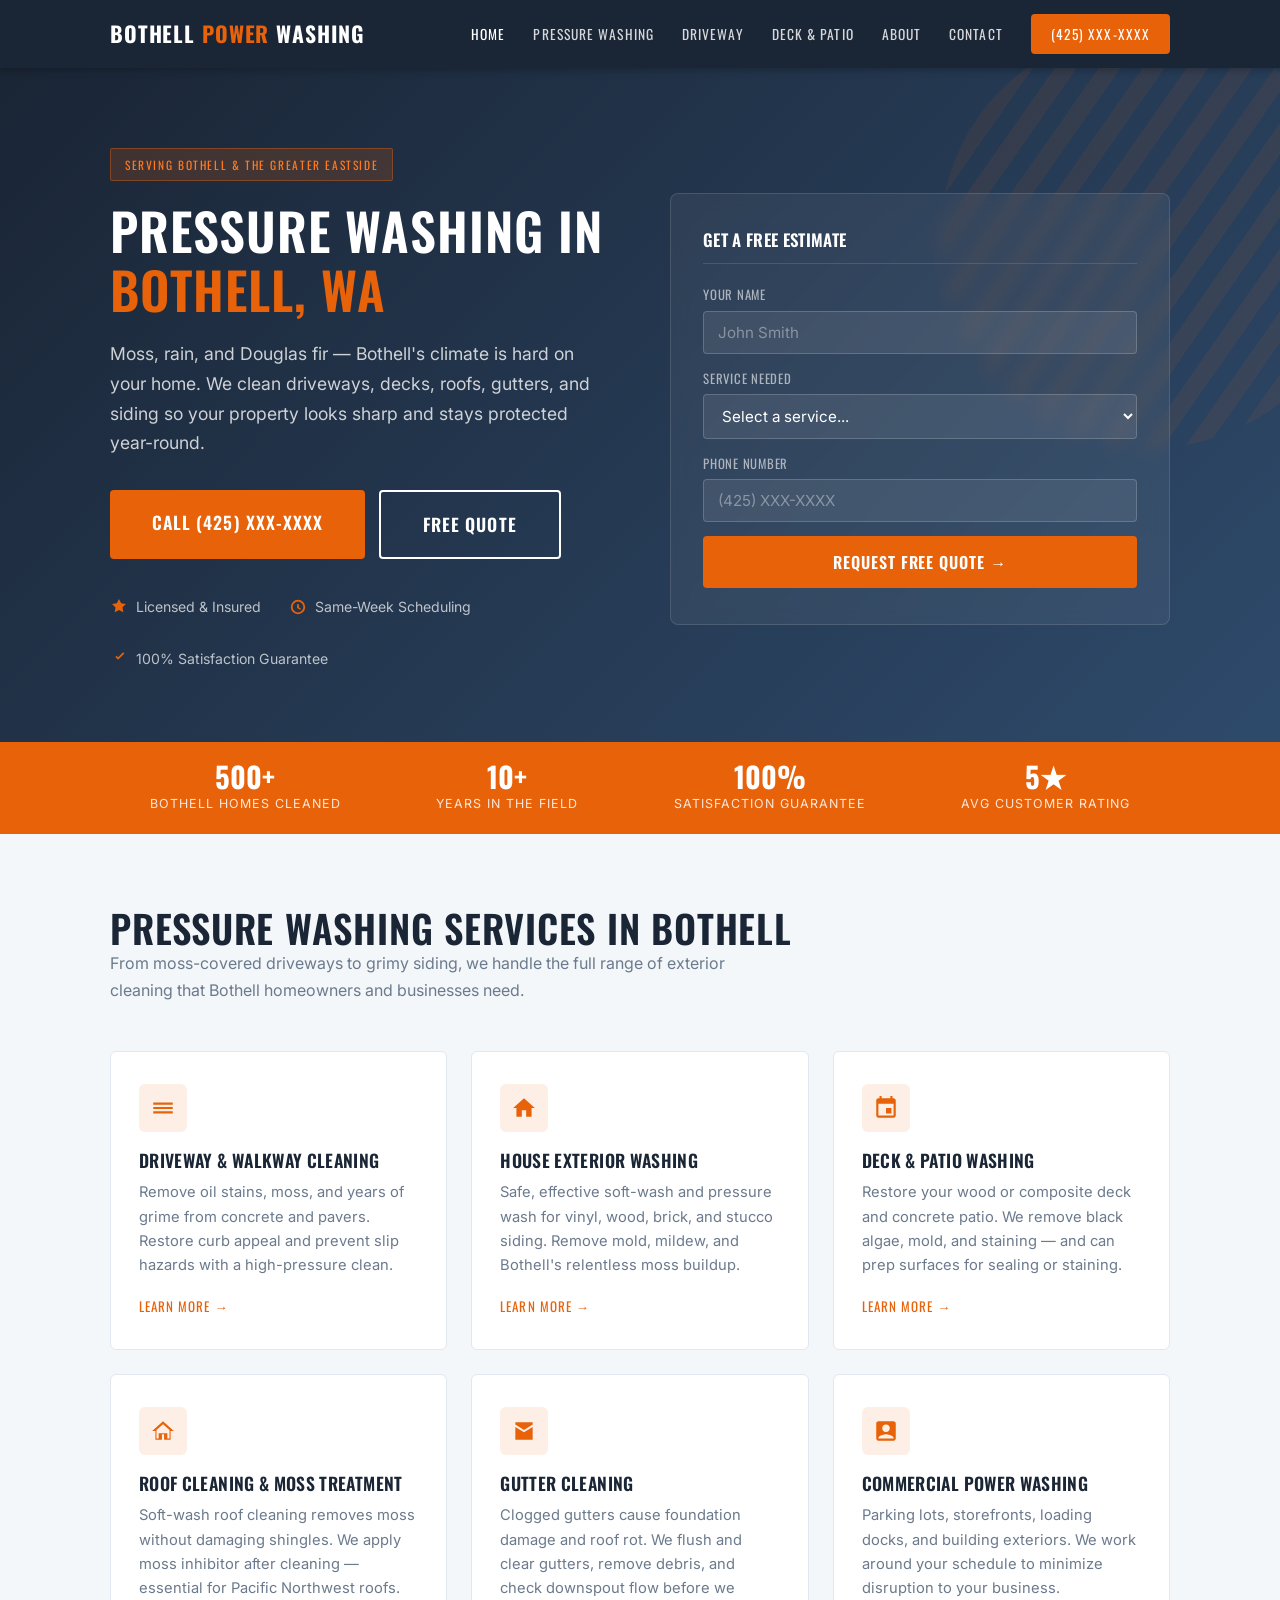
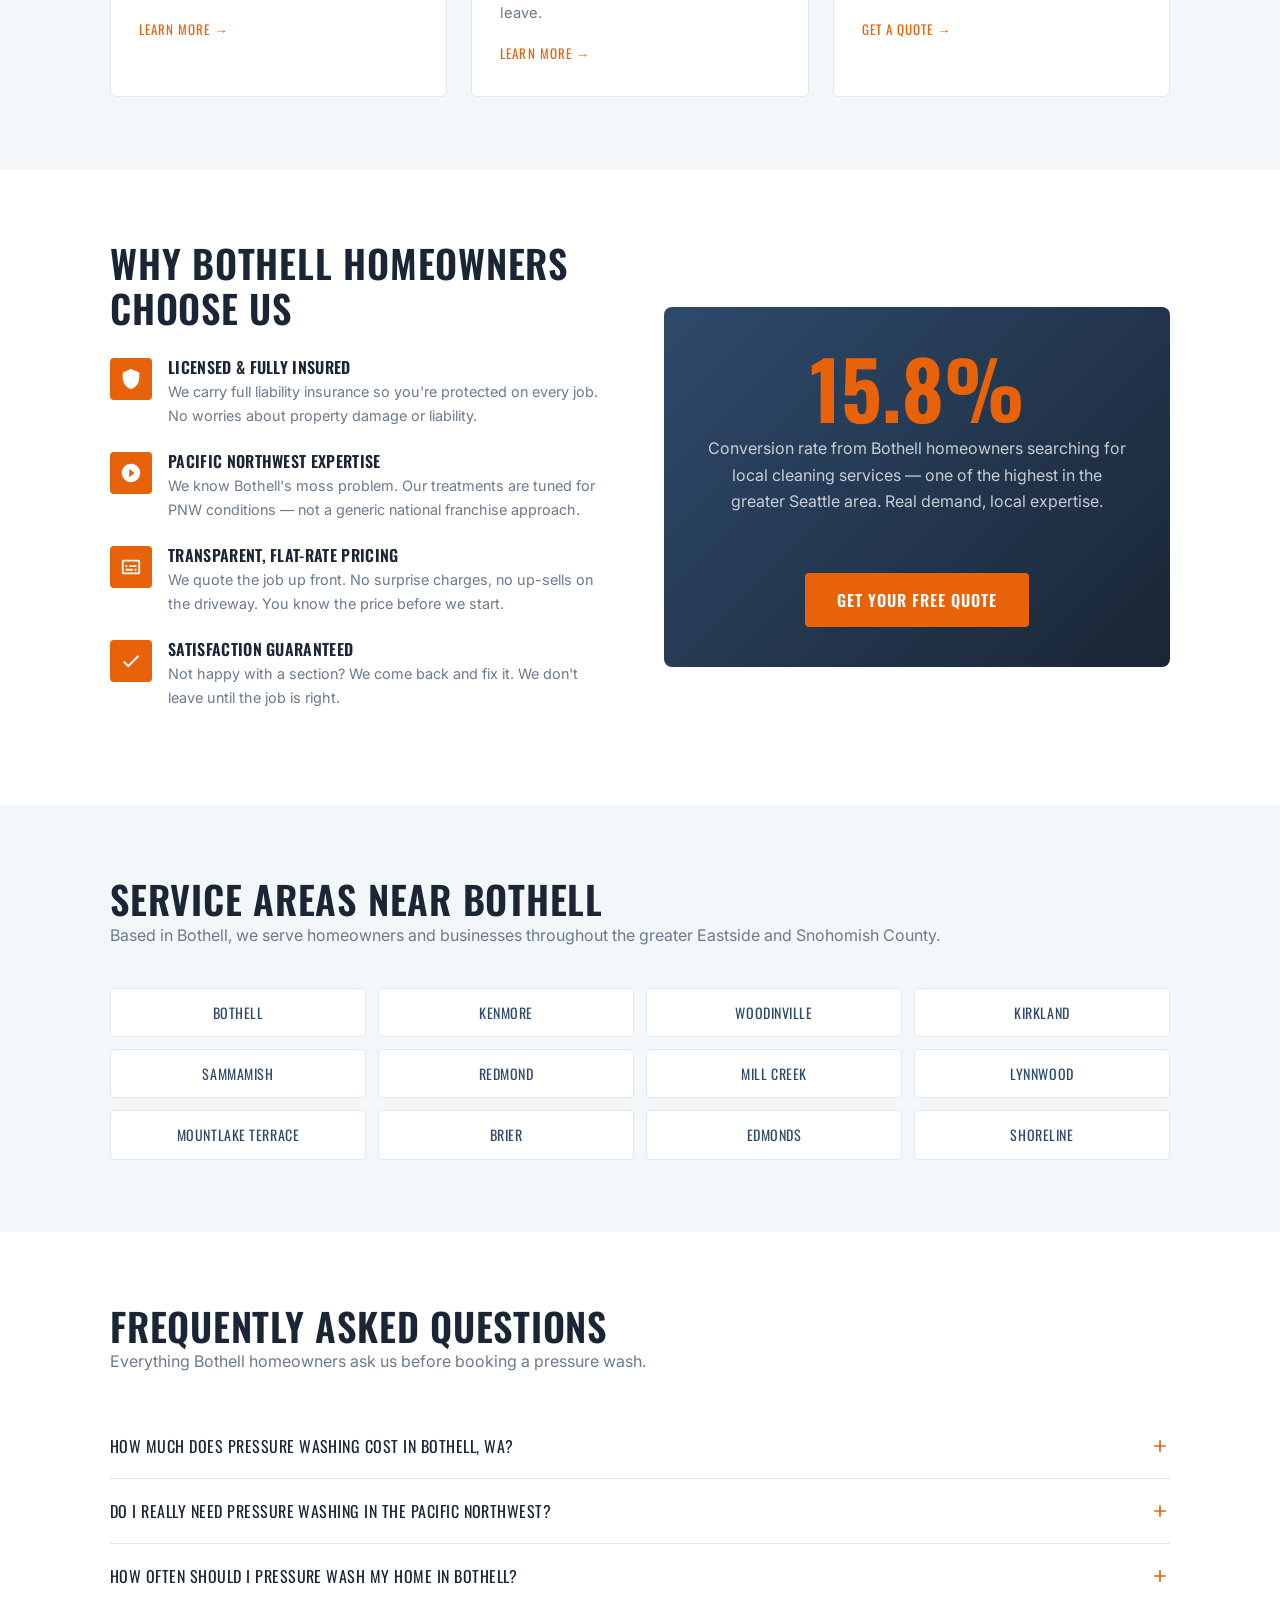
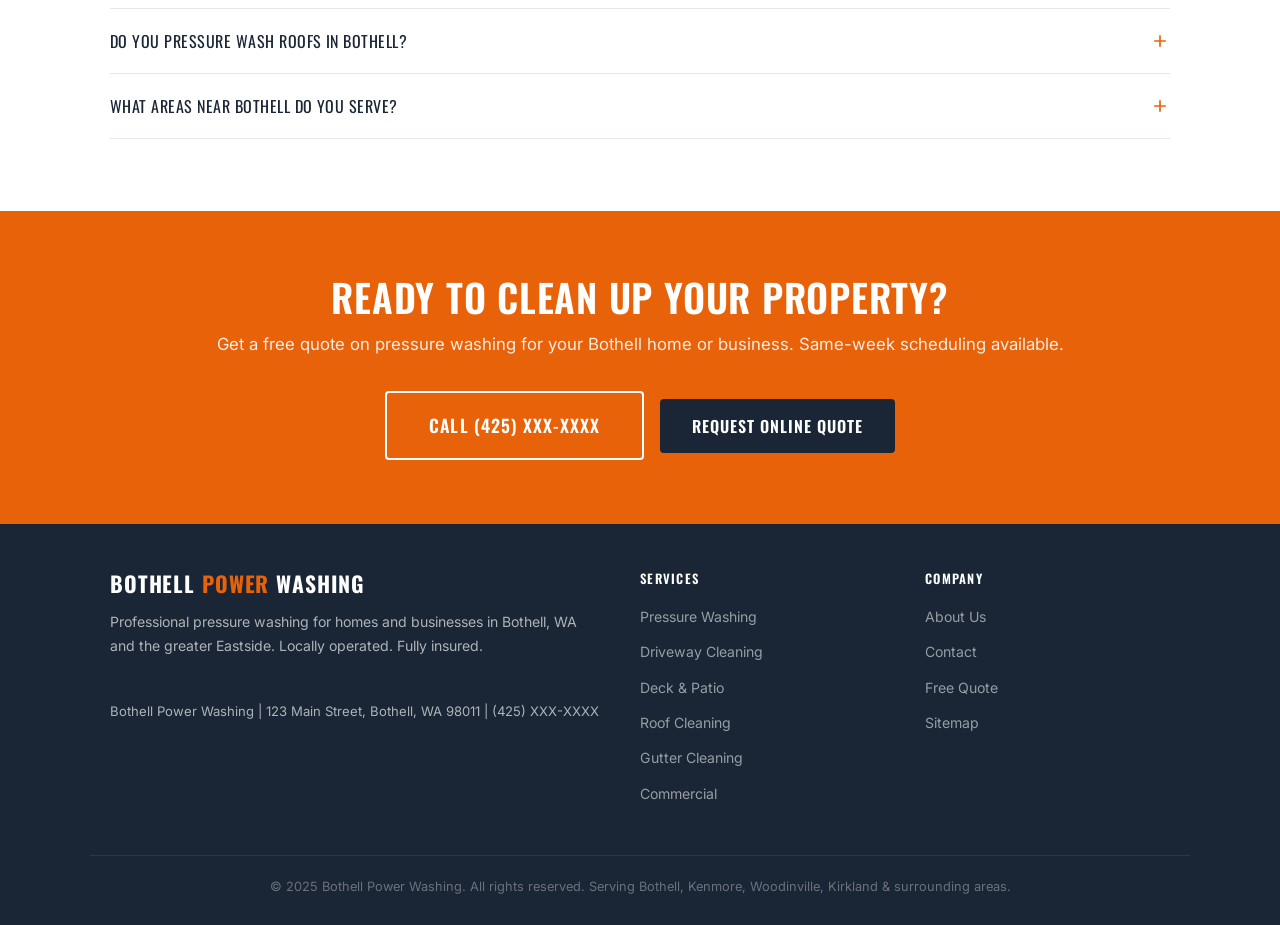
==== index.html @ 70e3e5a1 "Add files via upload" ====
<!DOCTYPE html>
<html lang="en">
<head>
  <meta charset="UTF-8">
  <meta name="viewport" content="width=device-width, initial-scale=1.0">
  <title>Pressure Washing in Bothell, WA | Bothell Power Washing</title>
  <meta name="description" content="Professional pressure washing in Bothell, WA. Driveways, decks, roofs, gutters & more. Free quotes. Call (425) XXX-XXXX — serving Bothell, Kenmore, Woodinville & the Eastside.">
  <link rel="canonical" href="https://www.bothellpowerwashing.com/">
  <link rel="preconnect" href="https://fonts.googleapis.com">
  <link href="https://fonts.googleapis.com/css2?family=Oswald:wght@400;600;700&family=Inter:wght@400;500;600&display=swap" rel="stylesheet">
  <link rel="stylesheet" href="css/style.css">
  <script type="application/ld+json">
  {
    "@context": "https://schema.org",
    "@type": "LocalBusiness",
    "name": "Bothell Power Washing",
    "description": "Professional pressure washing services in Bothell, WA and surrounding areas including Kenmore, Woodinville, Kirkland, and Sammamish.",
    "url": "https://www.bothellpowerwashing.com",
    "telephone": "(425) XXX-XXXX",
    "address": {
      "@type": "PostalAddress",
      "streetAddress": "123 Main Street",
      "addressLocality": "Bothell",
      "addressRegion": "WA",
      "postalCode": "98011",
      "addressCountry": "US"
    },
    "geo": {
      "@type": "GeoCoordinates",
      "latitude": 47.7601,
      "longitude": -122.2054
    },
    "areaServed": ["Bothell", "Kenmore", "Woodinville", "Kirkland", "Sammamish", "Redmond", "Bothell", "Mill Creek"],
    "serviceType": ["Pressure Washing", "Power Washing", "Driveway Cleaning", "Deck Washing", "Roof Cleaning", "Gutter Cleaning"],
    "priceRange": "$$",
    "openingHours": "Mo-Sa 07:00-18:00"
  }
  </script>
  <script type="application/ld+json">
  {
    "@context": "https://schema.org",
    "@type": "FAQPage",
    "mainEntity": [
      {
        "@type": "Question",
        "name": "How much does pressure washing cost in Bothell, WA?",
        "acceptedAnswer": {
          "@type": "Answer",
          "text": "Pressure washing in Bothell typically runs $150–$400 for a driveway, $200–$600 for a full home exterior, and $100–$250 for a deck or patio. Final price depends on surface size, condition, and moss buildup. We provide free on-site quotes."
        }
      },
      {
        "@type": "Question",
        "name": "Do I need pressure washing in the Pacific Northwest?",
        "acceptedAnswer": {
          "@type": "Answer",
          "text": "Yes — Bothell's wet climate and heavy tree canopy make moss, algae, and mildew a year-round problem. Regular pressure washing protects your siding, driveway, and roof from damage and keeps surfaces safe and slip-free."
        }
      },
      {
        "@type": "Question",
        "name": "How often should I pressure wash my home in Bothell?",
        "acceptedAnswer": {
          "@type": "Answer",
          "text": "Most Bothell homeowners benefit from annual pressure washing. Homes with heavy tree cover or shaded north-facing surfaces may need cleaning every 6–9 months to stay ahead of moss growth."
        }
      },
      {
        "@type": "Question",
        "name": "Do you pressure wash roofs in Bothell?",
        "acceptedAnswer": {
          "@type": "Answer",
          "text": "Yes. We use soft-wash techniques for roof cleaning to remove moss and algae without damaging shingles. We also apply moss inhibitor treatments to slow regrowth — critical in the Pacific Northwest."
        }
      },
      {
        "@type": "Question",
        "name": "What areas do you serve near Bothell?",
        "acceptedAnswer": {
          "@type": "Answer",
          "text": "We serve Bothell and surrounding areas including Kenmore, Woodinville, Kirkland, Sammamish, Redmond, Mill Creek, Lynnwood, Mountlake Terrace, and Brier."
        }
      }
    ]
  }
  </script>
  <script type="application/ld+json">
  {
    "@context": "https://schema.org",
    "@type": "BreadcrumbList",
    "itemListElement": [{"@type": "ListItem", "position": 1, "name": "Home", "item": "https://www.bothellpowerwashing.com/"}]
  }
  </script>
</head>
<body>

<header>
  <div class="header-inner">
    <a href="index.html" class="logo">Bothell <span>Power</span> Washing</a>
    <button class="hamburger" aria-label="Menu">
      <span></span><span></span><span></span>
    </button>
    <nav>
      <a href="index.html" class="active">Home</a>
      <a href="pressure-washing.html">Pressure Washing</a>
      <a href="driveway-cleaning.html">Driveway</a>
      <a href="deck-washing.html">Deck & Patio</a>
      <a href="about.html">About</a>
      <a href="contact.html">Contact</a>
      <a href="tel:4250000000" class="nav-phone">(425) XXX-XXXX</a>
    </nav>
  </div>
</header>

<section class="hero">
  <div class="hero-inner">
    <div class="hero-left">
      <div class="hero-badge">Serving Bothell &amp; the Greater Eastside</div>
      <h1>Pressure Washing in <span>Bothell, WA</span></h1>
      <p class="hero-sub">Moss, rain, and Douglas fir — Bothell's climate is hard on your home. We clean driveways, decks, roofs, gutters, and siding so your property looks sharp and stays protected year-round.</p>
      <div class="hero-ctas">
        <a href="tel:4250000000" class="btn btn-primary btn-lg">Call (425) XXX-XXXX</a>
        <a href="contact.html" class="btn btn-outline btn-lg">Free Quote</a>
      </div>
      <div class="hero-trust">
        <div class="trust-item">
          <svg viewBox="0 0 20 20"><path d="M10 1l2.39 4.84 5.34.78-3.87 3.77.91 5.32L10 13.27l-4.77 2.51.91-5.32L2.27 6.62l5.34-.78z"/></svg>
          Licensed &amp; Insured
        </div>
        <div class="trust-item">
          <svg viewBox="0 0 20 20"><path d="M10 18a8 8 0 100-16 8 8 0 000 16zm0-2a6 6 0 110-12 6 6 0 010 12zm1-9H9v4l3.5 2.1.75-1.23L11 10.33V7z"/></svg>
          Same-Week Scheduling
        </div>
        <div class="trust-item">
          <svg viewBox="0 0 20 20"><path d="M9 12l-3-3 1.41-1.41L9 9.17l5.59-5.58L16 5l-7 7z"/></svg>
          100% Satisfaction Guarantee
        </div>
      </div>
    </div>
    <div class="hero-right">
      <div class="hero-card">
        <h3>Get a Free Estimate</h3>
        <form class="quote-form" action="contact.html">
          <label for="name">Your Name</label>
          <input type="text" id="name" placeholder="John Smith">
          <label for="service">Service Needed</label>
          <select id="service">
            <option value="">Select a service...</option>
            <option>Driveway / Walkway Cleaning</option>
            <option>House Exterior Washing</option>
            <option>Deck / Patio Washing</option>
            <option>Roof Cleaning</option>
            <option>Gutter Cleaning</option>
            <option>Fence Washing</option>
            <option>Commercial Property</option>
          </select>
          <label for="phone">Phone Number</label>
          <input type="tel" id="phone" placeholder="(425) XXX-XXXX">
          <button type="submit" class="btn btn-primary" style="width:100%">Request Free Quote →</button>
        </form>
      </div>
    </div>
  </div>
</section>

<div class="stats-bar">
  <div class="stats-inner">
    <div class="stat-item">
      <div class="stat-num">500+</div>
      <div class="stat-label">Bothell Homes Cleaned</div>
    </div>
    <div class="stat-item">
      <div class="stat-num">10+</div>
      <div class="stat-label">Years in the Field</div>
    </div>
    <div class="stat-item">
      <div class="stat-num">100%</div>
      <div class="stat-label">Satisfaction Guarantee</div>
    </div>
    <div class="stat-item">
      <div class="stat-num">5★</div>
      <div class="stat-label">Avg Customer Rating</div>
    </div>
  </div>
</div>

<section class="section section--gray">
  <div class="container">
    <h2>Pressure Washing Services in Bothell</h2>
    <p style="color:var(--gray); max-width:620px;">From moss-covered driveways to grimy siding, we handle the full range of exterior cleaning that Bothell homeowners and businesses need.</p>
    <div class="services-grid">
      <div class="service-card">
        <div class="service-icon">
          <svg viewBox="0 0 24 24"><path d="M3 7h18v2H3zm0 4h18v2H3zm0 4h18v2H3z"/></svg>
        </div>
        <h3>Driveway &amp; Walkway Cleaning</h3>
        <p>Remove oil stains, moss, and years of grime from concrete and pavers. Restore curb appeal and prevent slip hazards with a high-pressure clean.</p>
        <a href="driveway-cleaning.html">Learn More →</a>
      </div>
      <div class="service-card">
        <div class="service-icon">
          <svg viewBox="0 0 24 24"><path d="M10 20v-6h4v6h5v-8h3L12 3 2 12h3v8z"/></svg>
        </div>
        <h3>House Exterior Washing</h3>
        <p>Safe, effective soft-wash and pressure wash for vinyl, wood, brick, and stucco siding. Remove mold, mildew, and Bothell's relentless moss buildup.</p>
        <a href="pressure-washing.html">Learn More →</a>
      </div>
      <div class="service-card">
        <div class="service-icon">
          <svg viewBox="0 0 24 24"><path d="M17 12h-5v5h5v-5zM16 1v2H8V1H6v2H5c-1.11 0-2 .9-2 2v14c0 1.1.89 2 2 2h14c1.1 0 2-.9 2-2V5c0-1.1-.9-2-2-2h-1V1h-2zm3 18H5V8h14v11z"/></svg>
        </div>
        <h3>Deck &amp; Patio Washing</h3>
        <p>Restore your wood or composite deck and concrete patio. We remove black algae, mold, and staining — and can prep surfaces for sealing or staining.</p>
        <a href="deck-washing.html">Learn More →</a>
      </div>
      <div class="service-card">
        <div class="service-icon">
          <svg viewBox="0 0 24 24"><path d="M12 3L2 12h3v8h6v-5h2v5h6v-8h3L12 3zm0 2.7l6 5.4V19h-2v-5H8v5H6v-7.9l6-5.4z"/></svg>
        </div>
        <h3>Roof Cleaning &amp; Moss Treatment</h3>
        <p>Soft-wash roof cleaning removes moss without damaging shingles. We apply moss inhibitor after cleaning — essential for Pacific Northwest roofs.</p>
        <a href="pressure-washing.html#roof">Learn More →</a>
      </div>
      <div class="service-card">
        <div class="service-icon">
          <svg viewBox="0 0 24 24"><path d="M20 4H4v2l8 5 8-5V4zm0 4.236l-8 5-8-5V20h16V8.236z"/></svg>
        </div>
        <h3>Gutter Cleaning</h3>
        <p>Clogged gutters cause foundation damage and roof rot. We flush and clear gutters, remove debris, and check downspout flow before we leave.</p>
        <a href="pressure-washing.html#gutter">Learn More →</a>
      </div>
      <div class="service-card">
        <div class="service-icon">
          <svg viewBox="0 0 24 24"><path d="M19 3H5c-1.1 0-2 .9-2 2v14c0 1.1.9 2 2 2h14c1.1 0 2-.9 2-2V5c0-1.1-.9-2-2-2zm-7 3c1.93 0 3.5 1.57 3.5 3.5S13.93 13 12 13s-3.5-1.57-3.5-3.5S10.07 6 12 6zm7 13H5v-.23c0-.62.28-1.2.76-1.58C7.47 15.82 9.64 15 12 15s4.53.82 6.24 2.19c.48.38.76.97.76 1.58V19z"/></svg>
        </div>
        <h3>Commercial Power Washing</h3>
        <p>Parking lots, storefronts, loading docks, and building exteriors. We work around your schedule to minimize disruption to your business.</p>
        <a href="contact.html">Get a Quote →</a>
      </div>
    </div>
  </div>
</section>

<section class="section">
  <div class="container">
    <div class="why-grid">
      <div>
        <h2>Why Bothell Homeowners Choose Us</h2>
        <ul class="why-list">
          <li>
            <div class="why-icon"><svg viewBox="0 0 24 24"><path fill="white" d="M12 1L3 5v6c0 5.55 3.84 10.74 9 12 5.16-1.26 9-6.45 9-12V5l-9-4z"/></svg></div>
            <div class="why-text">
              <h4>Licensed &amp; Fully Insured</h4>
              <p>We carry full liability insurance so you're protected on every job. No worries about property damage or liability.</p>
            </div>
          </li>
          <li>
            <div class="why-icon"><svg viewBox="0 0 24 24"><path fill="white" d="M12 2C6.48 2 2 6.48 2 12s4.48 10 10 10 10-4.48 10-10S17.52 2 12 2zm-2 14.5v-9l6 4.5-6 4.5z"/></svg></div>
            <div class="why-text">
              <h4>Pacific Northwest Expertise</h4>
              <p>We know Bothell's moss problem. Our treatments are tuned for PNW conditions — not a generic national franchise approach.</p>
            </div>
          </li>
          <li>
            <div class="why-icon"><svg viewBox="0 0 24 24"><path fill="white" d="M20 4H4c-1.1 0-2 .9-2 2v12c0 1.1.9 2 2 2h16c1.1 0 2-.9 2-2V6c0-1.1-.9-2-2-2zm0 14H4V6h16v12zM6 10h2v2H6zm0 4h8v2H6zm10 0h2v2h-2zm-6-4h8v2h-8z"/></svg></div>
            <div class="why-text">
              <h4>Transparent, Flat-Rate Pricing</h4>
              <p>We quote the job up front. No surprise charges, no up-sells on the driveway. You know the price before we start.</p>
            </div>
          </li>
          <li>
            <div class="why-icon"><svg viewBox="0 0 24 24"><path fill="white" d="M9 16.17L4.83 12l-1.42 1.41L9 19 21 7l-1.41-1.41L9 16.17z"/></svg></div>
            <div class="why-text">
              <h4>Satisfaction Guaranteed</h4>
              <p>Not happy with a section? We come back and fix it. We don't leave until the job is right.</p>
            </div>
          </li>
        </ul>
      </div>
      <div class="why-visual">
        <div class="big-num">15.8%</div>
        <p>Conversion rate from Bothell homeowners searching for local cleaning services — one of the highest in the greater Seattle area. Real demand, local expertise.</p>
        <br>
        <a href="contact.html" class="btn btn-primary" style="margin-top:16px;">Get Your Free Quote</a>
      </div>
    </div>
  </div>
</section>

<section class="section section--gray">
  <div class="container">
    <h2>Service Areas Near Bothell</h2>
    <p style="color:var(--gray);">Based in Bothell, we serve homeowners and businesses throughout the greater Eastside and Snohomish County.</p>
    <div class="areas-grid">
      <div class="area-pill">Bothell</div>
      <div class="area-pill">Kenmore</div>
      <div class="area-pill">Woodinville</div>
      <div class="area-pill">Kirkland</div>
      <div class="area-pill">Sammamish</div>
      <div class="area-pill">Redmond</div>
      <div class="area-pill">Mill Creek</div>
      <div class="area-pill">Lynnwood</div>
      <div class="area-pill">Mountlake Terrace</div>
      <div class="area-pill">Brier</div>
      <div class="area-pill">Edmonds</div>
      <div class="area-pill">Shoreline</div>
    </div>
  </div>
</section>

<section class="section">
  <div class="container">
    <h2>Frequently Asked Questions</h2>
    <p style="color:var(--gray); max-width:580px;">Everything Bothell homeowners ask us before booking a pressure wash.</p>
    <div class="faq-list">
      <div class="faq-item">
        <button class="faq-question">How much does pressure washing cost in Bothell, WA?
          <svg viewBox="0 0 24 24"><path d="M19 11H13V5h-2v6H5v2h6v6h2v-6h6z"/></svg>
        </button>
        <div class="faq-answer"><div class="faq-answer-inner">Pressure washing in Bothell typically runs $150–$400 for a driveway, $200–$600 for a full home exterior, and $100–$250 for a deck or patio. Final price depends on surface size, condition, and moss buildup. We provide free on-site quotes with no obligation.</div></div>
      </div>
      <div class="faq-item">
        <button class="faq-question">Do I really need pressure washing in the Pacific Northwest?
          <svg viewBox="0 0 24 24"><path d="M19 11H13V5h-2v6H5v2h6v6h2v-6h6z"/></svg>
        </button>
        <div class="faq-answer"><div class="faq-answer-inner">Yes — Bothell's wet climate and heavy tree canopy create ideal conditions for moss, algae, and mildew year-round. Left untreated, these organisms can damage siding, shingles, and concrete. Regular cleaning protects your investment and keeps surfaces safe underfoot.</div></div>
      </div>
      <div class="faq-item">
        <button class="faq-question">How often should I pressure wash my home in Bothell?
          <svg viewBox="0 0 24 24"><path d="M19 11H13V5h-2v6H5v2h6v6h2v-6h6z"/></svg>
        </button>
        <div class="faq-answer"><div class="faq-answer-inner">Most Bothell homeowners benefit from annual exterior cleaning. Homes with heavy tree cover, north-facing surfaces, or shaded driveways may need cleaning every 6–9 months to stay ahead of moss growth. We can advise on the right schedule after your first cleaning.</div></div>
      </div>
      <div class="faq-item">
        <button class="faq-question">Do you pressure wash roofs in Bothell?
          <svg viewBox="0 0 24 24"><path d="M19 11H13V5h-2v6H5v2h6v6h2v-6h6z"/></svg>
        </button>
        <div class="faq-answer"><div class="faq-answer-inner">Yes — but we use low-pressure soft-wash techniques for roofs. High pressure can dislodge granules and void your roofing warranty. Our soft-wash approach kills moss and algae safely, and we apply a moss inhibitor treatment after cleaning to slow regrowth — critical in the PNW.</div></div>
      </div>
      <div class="faq-item">
        <button class="faq-question">What areas near Bothell do you serve?
          <svg viewBox="0 0 24 24"><path d="M19 11H13V5h-2v6H5v2h6v6h2v-6h6z"/></svg>
        </button>
        <div class="faq-answer"><div class="faq-answer-inner">We serve Bothell and surrounding areas including Kenmore, Woodinville, Kirkland, Sammamish, Redmond, Mill Creek, Lynnwood, Mountlake Terrace, Brier, Edmonds, and Shoreline. If you're not sure we cover your area, call us — we probably do.</div></div>
      </div>
    </div>
  </div>
</section>

<div class="cta-band">
  <div class="container">
    <h2>Ready to Clean Up Your Property?</h2>
    <p>Get a free quote on pressure washing for your Bothell home or business. Same-week scheduling available.</p>
    <a href="tel:4250000000" class="btn btn-outline btn-lg">Call (425) XXX-XXXX</a>
    &nbsp;&nbsp;
    <a href="contact.html" class="btn" style="background:var(--navy); color:white;">Request Online Quote</a>
  </div>
</div>

<footer>
  <div class="footer-inner">
    <div class="footer-brand">
      <div class="logo">Bothell <span>Power</span> Washing</div>
      <p>Professional pressure washing for homes and businesses in Bothell, WA and the greater Eastside. Locally operated. Fully insured.</p>
      <br>
      <p style="font-size:0.82rem;">Bothell Power Washing | 123 Main Street, Bothell, WA 98011 | (425) XXX-XXXX</p>
    </div>
    <div class="footer-col">
      <h4>Services</h4>
      <ul>
        <li><a href="pressure-washing.html">Pressure Washing</a></li>
        <li><a href="driveway-cleaning.html">Driveway Cleaning</a></li>
        <li><a href="deck-washing.html">Deck &amp; Patio</a></li>
        <li><a href="pressure-washing.html#roof">Roof Cleaning</a></li>
        <li><a href="pressure-washing.html#gutter">Gutter Cleaning</a></li>
        <li><a href="contact.html">Commercial</a></li>
      </ul>
    </div>
    <div class="footer-col">
      <h4>Company</h4>
      <ul>
        <li><a href="about.html">About Us</a></li>
        <li><a href="contact.html">Contact</a></li>
        <li><a href="contact.html">Free Quote</a></li>
        <li><a href="sitemap.xml">Sitemap</a></li>
      </ul>
    </div>
  </div>
  <div class="footer-bottom">
    <p>&copy; 2025 Bothell Power Washing. All rights reserved. Serving Bothell, Kenmore, Woodinville, Kirkland &amp; surrounding areas.</p>
  </div>
</footer>

<script src="js/main.js"></script>
</body>
</html>
---- css/style.css ----
/* =============================================
   BOTHELL POWER WASHING — Main Stylesheet
   Design: Industrial-clean. Steel blue + high-pressure orange.
   ============================================= */

:root {
  --navy:   #1a2535;
  --steel:  #2e4a6b;
  --sky:    #4a8fbd;
  --orange: #e8620a;
  --orange-light: #ff7a1f;
  --white:  #ffffff;
  --off-white: #f4f7fa;
  --gray:   #6b7a8d;
  --light-gray: #e2e8f0;
  --text:   #1a2535;

  --font-display: 'Oswald', sans-serif;
  --font-body: 'Inter', sans-serif;

  --radius: 4px;
  --shadow: 0 2px 12px rgba(26,37,53,0.12);
  --shadow-lg: 0 8px 32px rgba(26,37,53,0.18);
}

*, *::before, *::after { box-sizing: border-box; margin: 0; padding: 0; }
html { scroll-behavior: smooth; }

body {
  font-family: var(--font-body);
  color: var(--text);
  background: var(--white);
  line-height: 1.65;
  font-size: 16px;
}

img { max-width: 100%; display: block; }
a { color: var(--orange); text-decoration: none; }
a:hover { color: var(--orange-light); }

h1, h2, h3, h4 {
  font-family: var(--font-display);
  font-weight: 600;
  line-height: 1.15;
  letter-spacing: 0.02em;
  text-transform: uppercase;
}

h1 { font-size: clamp(2rem, 5vw, 3.2rem); }
h2 { font-size: clamp(1.6rem, 3.5vw, 2.4rem); }
h3 { font-size: clamp(1.2rem, 2.5vw, 1.6rem); }
h4 { font-size: 1.1rem; }

p { margin-bottom: 1rem; }
p:last-child { margin-bottom: 0; }

.container { max-width: 1100px; margin: 0 auto; padding: 0 20px; }
.section { padding: 72px 0; }
.section--dark { background: var(--navy); color: var(--white); }
.section--gray { background: var(--off-white); }

.btn {
  display: inline-block;
  padding: 14px 32px;
  border-radius: var(--radius);
  font-family: var(--font-display);
  font-size: 1rem;
  letter-spacing: 0.06em;
  text-transform: uppercase;
  font-weight: 600;
  transition: all 0.2s ease;
  cursor: pointer;
  border: none;
  text-align: center;
}
.btn-primary { background: var(--orange); color: var(--white); }
.btn-primary:hover { background: var(--orange-light); color: var(--white); transform: translateY(-1px); box-shadow: 0 4px 16px rgba(232,98,10,0.35); }
.btn-outline { background: transparent; color: var(--white); border: 2px solid var(--white); }
.btn-outline:hover { background: var(--white); color: var(--navy); }
.btn-lg { padding: 18px 42px; font-size: 1.1rem; }

/* HEADER */
header { background: var(--navy); position: sticky; top: 0; z-index: 100; box-shadow: 0 2px 8px rgba(0,0,0,0.25); }
.header-inner { display: flex; align-items: center; justify-content: space-between; padding: 0 20px; max-width: 1100px; margin: 0 auto; height: 68px; }
.logo { font-family: var(--font-display); font-size: 1.35rem; font-weight: 700; color: var(--white); letter-spacing: 0.04em; text-transform: uppercase; line-height: 1.1; }
.logo span { color: var(--orange); }
nav { display: flex; align-items: center; gap: 28px; }
nav a { color: rgba(255,255,255,0.82); font-family: var(--font-display); font-size: 0.85rem; letter-spacing: 0.08em; text-transform: uppercase; transition: color 0.2s; }
nav a:hover, nav a.active { color: var(--white); }
.nav-phone { background: var(--orange); color: var(--white) !important; padding: 9px 20px; border-radius: var(--radius); }
.nav-phone:hover { background: var(--orange-light) !important; }
.hamburger { display: none; background: none; border: none; cursor: pointer; flex-direction: column; gap: 5px; padding: 4px; }
.hamburger span { display: block; width: 24px; height: 2px; background: var(--white); transition: all 0.3s; }

/* HERO */
.hero { background: linear-gradient(135deg, var(--navy) 0%, var(--steel) 100%); color: var(--white); padding: 80px 0 72px; position: relative; overflow: hidden; }
.hero::before { content: ''; position: absolute; top: -40px; right: -80px; width: 420px; height: 420px; background: repeating-linear-gradient(-55deg, transparent, transparent 18px, rgba(232,98,10,0.08) 18px, rgba(232,98,10,0.08) 36px); border-radius: 50%; pointer-events: none; }
.hero-inner { display: grid; grid-template-columns: 1fr 1fr; gap: 60px; align-items: center; max-width: 1100px; margin: 0 auto; padding: 0 20px; }
.hero-badge { display: inline-block; background: rgba(232,98,10,0.18); color: var(--orange-light); border: 1px solid rgba(232,98,10,0.4); font-family: var(--font-display); font-size: 0.72rem; letter-spacing: 0.14em; text-transform: uppercase; padding: 6px 14px; border-radius: 2px; margin-bottom: 20px; }
.hero h1 { color: var(--white); margin-bottom: 20px; }
.hero h1 span { color: var(--orange); }
.hero-sub { font-size: 1.1rem; color: rgba(255,255,255,0.78); margin-bottom: 32px; line-height: 1.7; }
.hero-ctas { display: flex; gap: 14px; flex-wrap: wrap; }
.hero-trust { margin-top: 36px; display: flex; gap: 28px; flex-wrap: wrap; }
.trust-item { display: flex; align-items: center; gap: 8px; font-size: 0.88rem; color: rgba(255,255,255,0.7); }
.trust-item svg { width: 18px; height: 18px; fill: var(--orange); flex-shrink: 0; }

.hero-card { background: rgba(255,255,255,0.06); border: 1px solid rgba(255,255,255,0.12); border-radius: 8px; padding: 36px 32px; backdrop-filter: blur(8px); }
.hero-card h3 { color: var(--white); font-size: 1.05rem; margin-bottom: 20px; padding-bottom: 14px; border-bottom: 1px solid rgba(255,255,255,0.12); }
.quote-form label { display: block; font-size: 0.8rem; color: rgba(255,255,255,0.6); margin-bottom: 5px; font-family: var(--font-display); letter-spacing: 0.06em; text-transform: uppercase; }
.quote-form input, .quote-form select, .quote-form textarea { width: 100%; background: rgba(255,255,255,0.08); border: 1px solid rgba(255,255,255,0.18); border-radius: var(--radius); color: var(--white); padding: 11px 14px; font-family: var(--font-body); font-size: 0.95rem; margin-bottom: 14px; transition: border-color 0.2s; }
.quote-form input::placeholder, .quote-form textarea::placeholder { color: rgba(255,255,255,0.38); }
.quote-form input:focus, .quote-form select:focus, .quote-form textarea:focus { outline: none; border-color: var(--orange); }
.quote-form select option { background: var(--navy); }

/* STATS BAR */
.stats-bar { background: var(--orange); padding: 20px 0; }
.stats-inner { display: flex; justify-content: space-around; flex-wrap: wrap; gap: 16px; max-width: 1100px; margin: 0 auto; padding: 0 20px; }
.stat-item { text-align: center; }
.stat-num { font-family: var(--font-display); font-size: 1.8rem; font-weight: 700; color: var(--white); line-height: 1; }
.stat-label { font-size: 0.78rem; color: rgba(255,255,255,0.85); text-transform: uppercase; letter-spacing: 0.08em; margin-top: 3px; }

/* SERVICES GRID */
.services-grid { display: grid; grid-template-columns: repeat(3, 1fr); gap: 24px; margin-top: 48px; }
.service-card { background: var(--white); border: 1px solid var(--light-gray); border-radius: 6px; padding: 32px 28px; transition: all 0.25s ease; position: relative; overflow: hidden; }
.service-card::after { content: ''; position: absolute; bottom: 0; left: 0; right: 0; height: 3px; background: var(--orange); transform: scaleX(0); transition: transform 0.25s ease; }
.service-card:hover { box-shadow: var(--shadow-lg); transform: translateY(-3px); }
.service-card:hover::after { transform: scaleX(1); }
.service-icon { width: 48px; height: 48px; background: rgba(232,98,10,0.1); border-radius: 6px; display: flex; align-items: center; justify-content: center; margin-bottom: 18px; }
.service-icon svg { width: 26px; height: 26px; fill: var(--orange); }
.service-card h3 { font-size: 1.1rem; margin-bottom: 10px; color: var(--navy); }
.service-card p { font-size: 0.92rem; color: var(--gray); margin-bottom: 18px; }
.service-card a { font-family: var(--font-display); font-size: 0.82rem; letter-spacing: 0.08em; text-transform: uppercase; color: var(--orange); display: flex; align-items: center; gap: 6px; }

/* WHY US */
.why-grid { display: grid; grid-template-columns: 1fr 1fr; gap: 48px; align-items: center; }
.why-list { list-style: none; margin-top: 28px; }
.why-list li { display: flex; gap: 16px; margin-bottom: 24px; }
.why-icon { width: 42px; height: 42px; background: var(--orange); border-radius: 4px; display: flex; align-items: center; justify-content: center; flex-shrink: 0; }
.why-icon svg { width: 22px; height: 22px; fill: var(--white); }
.why-text h4 { color: var(--navy); margin-bottom: 4px; font-size: 1rem; }
.why-text p { font-size: 0.9rem; color: var(--gray); margin-bottom: 0; }
.why-visual { background: linear-gradient(135deg, var(--steel), var(--navy)); border-radius: 8px; padding: 40px; color: var(--white); text-align: center; }
.why-visual .big-num { font-family: var(--font-display); font-size: 5rem; font-weight: 700; color: var(--orange); line-height: 1; }
.why-visual p { color: rgba(255,255,255,0.75); font-size: 1rem; margin-top: 8px; }

/* AREAS */
.areas-grid { display: grid; grid-template-columns: repeat(4, 1fr); gap: 12px; margin-top: 40px; }
.area-pill { background: var(--white); border: 1px solid var(--light-gray); border-radius: 4px; padding: 12px 16px; font-size: 0.88rem; color: var(--steel); text-align: center; font-family: var(--font-display); letter-spacing: 0.04em; text-transform: uppercase; transition: all 0.2s; }
.area-pill:hover { border-color: var(--orange); color: var(--orange); }

/* FAQ */
.faq-list { margin-top: 40px; }
.faq-item { border-bottom: 1px solid var(--light-gray); }
.faq-question { width: 100%; background: none; border: none; text-align: left; padding: 20px 0; font-family: var(--font-display); font-size: 1rem; color: var(--navy); cursor: pointer; display: flex; justify-content: space-between; align-items: center; letter-spacing: 0.03em; text-transform: uppercase; }
.faq-question svg { width: 20px; height: 20px; fill: var(--orange); transition: transform 0.25s; flex-shrink: 0; }
.faq-item.open .faq-question svg { transform: rotate(45deg); }
.faq-answer { max-height: 0; overflow: hidden; transition: max-height 0.3s ease; font-size: 0.95rem; color: var(--gray); line-height: 1.7; }
.faq-answer-inner { padding-bottom: 20px; }

/* CTA BAND */
.cta-band { background: var(--orange); padding: 64px 0; text-align: center; }
.cta-band h2 { color: var(--white); margin-bottom: 12px; }
.cta-band p { color: rgba(255,255,255,0.88); margin-bottom: 32px; font-size: 1.05rem; }

/* FOOTER */
footer { background: var(--navy); color: rgba(255,255,255,0.65); padding: 48px 0 28px; }
.footer-inner { max-width: 1100px; margin: 0 auto; padding: 0 20px; display: grid; grid-template-columns: 2fr 1fr 1fr; gap: 40px; }
.footer-brand .logo { margin-bottom: 14px; }
.footer-brand p { font-size: 0.88rem; line-height: 1.7; }
.footer-col h4 { color: var(--white); font-size: 0.8rem; letter-spacing: 0.1em; margin-bottom: 16px; text-transform: uppercase; }
.footer-col ul { list-style: none; }
.footer-col ul li { margin-bottom: 9px; }
.footer-col ul li a { color: rgba(255,255,255,0.55); font-size: 0.88rem; transition: color 0.2s; }
.footer-col ul li a:hover { color: var(--white); }
.footer-bottom { border-top: 1px solid rgba(255,255,255,0.08); margin-top: 40px; padding-top: 20px; text-align: center; font-size: 0.8rem; color: rgba(255,255,255,0.35); max-width: 1100px; margin-left: auto; margin-right: auto; padding-left: 20px; padding-right: 20px; }

/* PAGE HERO */
.page-hero { background: linear-gradient(135deg, var(--navy) 0%, var(--steel) 100%); color: var(--white); padding: 56px 0; text-align: center; }
.page-hero h1 { color: var(--white); margin-bottom: 12px; }
.page-hero p { color: rgba(255,255,255,0.75); font-size: 1.05rem; }
.breadcrumb { font-size: 0.82rem; color: rgba(255,255,255,0.5); margin-bottom: 16px; font-family: var(--font-display); letter-spacing: 0.06em; text-transform: uppercase; }
.breadcrumb a { color: rgba(255,255,255,0.5); }
.breadcrumb a:hover { color: var(--white); }

/* CONTENT */
.content-grid { display: grid; grid-template-columns: 2fr 1fr; gap: 48px; align-items: start; }
.content-body h2 { font-size: 1.6rem; margin: 36px 0 14px; color: var(--navy); }
.content-body h2:first-child { margin-top: 0; }
.content-body p { color: #444; line-height: 1.75; margin-bottom: 1rem; }
.content-body ul { margin: 0 0 1rem 1.2rem; color: #444; }
.content-body ul li { margin-bottom: 6px; }
.sidebar-card { background: var(--off-white); border: 1px solid var(--light-gray); border-radius: 6px; padding: 28px; margin-bottom: 24px; position: sticky; top: 88px; }
.sidebar-card h3 { font-size: 1rem; color: var(--navy); margin-bottom: 16px; padding-bottom: 12px; border-bottom: 2px solid var(--orange); }
.sidebar-phone { font-family: var(--font-display); font-size: 1.5rem; color: var(--orange); display: block; margin-bottom: 14px; }

/* CONTACT */
.contact-grid { display: grid; grid-template-columns: 1fr 1fr; gap: 48px; align-items: start; }
.contact-form-box { background: var(--white); border: 1px solid var(--light-gray); border-radius: 6px; padding: 36px; box-shadow: var(--shadow); }
.contact-form-box h2 { margin-bottom: 24px; font-size: 1.4rem; }
.form-group { margin-bottom: 18px; }
.form-group label { display: block; font-size: 0.82rem; font-family: var(--font-display); letter-spacing: 0.06em; text-transform: uppercase; color: var(--gray); margin-bottom: 6px; }
.form-group input, .form-group select, .form-group textarea { width: 100%; border: 1px solid var(--light-gray); border-radius: var(--radius); padding: 12px 14px; font-family: var(--font-body); font-size: 0.95rem; color: var(--text); transition: border-color 0.2s; }
.form-group input:focus, .form-group select:focus, .form-group textarea:focus { outline: none; border-color: var(--orange); }
.contact-info-box { padding: 8px 0; }
.contact-info-box h2 { margin-bottom: 24px; font-size: 1.4rem; }
.contact-detail { display: flex; gap: 16px; margin-bottom: 28px; align-items: flex-start; }
.contact-detail-icon { width: 44px; height: 44px; background: rgba(232,98,10,0.1); border-radius: 4px; display: flex; align-items: center; justify-content: center; flex-shrink: 0; }
.contact-detail-icon svg { width: 22px; height: 22px; fill: var(--orange); }
.contact-detail-text h4 { font-size: 0.88rem; color: var(--navy); margin-bottom: 3px; }
.contact-detail-text p, .contact-detail-text a { font-size: 1rem; color: var(--gray); }
.map-wrap { border-radius: 6px; overflow: hidden; margin-top: 32px; border: 1px solid var(--light-gray); }

/* ABOUT */
.about-grid { display: grid; grid-template-columns: 1fr 1fr; gap: 56px; align-items: center; }
.values-grid { display: grid; grid-template-columns: 1fr 1fr; gap: 20px; margin-top: 40px; }
.value-card { background: var(--white); border: 1px solid var(--light-gray); border-radius: 6px; padding: 24px; }
.value-card h4 { color: var(--orange); margin-bottom: 8px; }
.value-card p { font-size: 0.9rem; color: var(--gray); margin: 0; }

/* RESPONSIVE */
@media (max-width: 900px) {
  .hero-inner { grid-template-columns: 1fr; gap: 36px; }
  .services-grid { grid-template-columns: 1fr 1fr; }
  .areas-grid { grid-template-columns: repeat(3, 1fr); }
  .footer-inner { grid-template-columns: 1fr 1fr; }
  .why-grid { grid-template-columns: 1fr; }
  .content-grid { grid-template-columns: 1fr; }
  .contact-grid { grid-template-columns: 1fr; }
  .about-grid { grid-template-columns: 1fr; }
  .values-grid { grid-template-columns: 1fr; }
}

@media (max-width: 640px) {
  .section { padding: 48px 0; }
  .services-grid { grid-template-columns: 1fr; }
  .areas-grid { grid-template-columns: repeat(2, 1fr); }
  .footer-inner { grid-template-columns: 1fr; }
  nav { display: none; }
  nav.open { display: flex; flex-direction: column; position: absolute; top: 68px; left: 0; right: 0; background: var(--navy); padding: 20px; gap: 16px; z-index: 99; }
  .hamburger { display: flex; }
  .stats-inner { gap: 24px; }
  .hero-ctas { flex-direction: column; }
}

@media (prefers-reduced-motion: reduce) {
  *, *::before, *::after { transition: none !important; animation: none !important; }
}
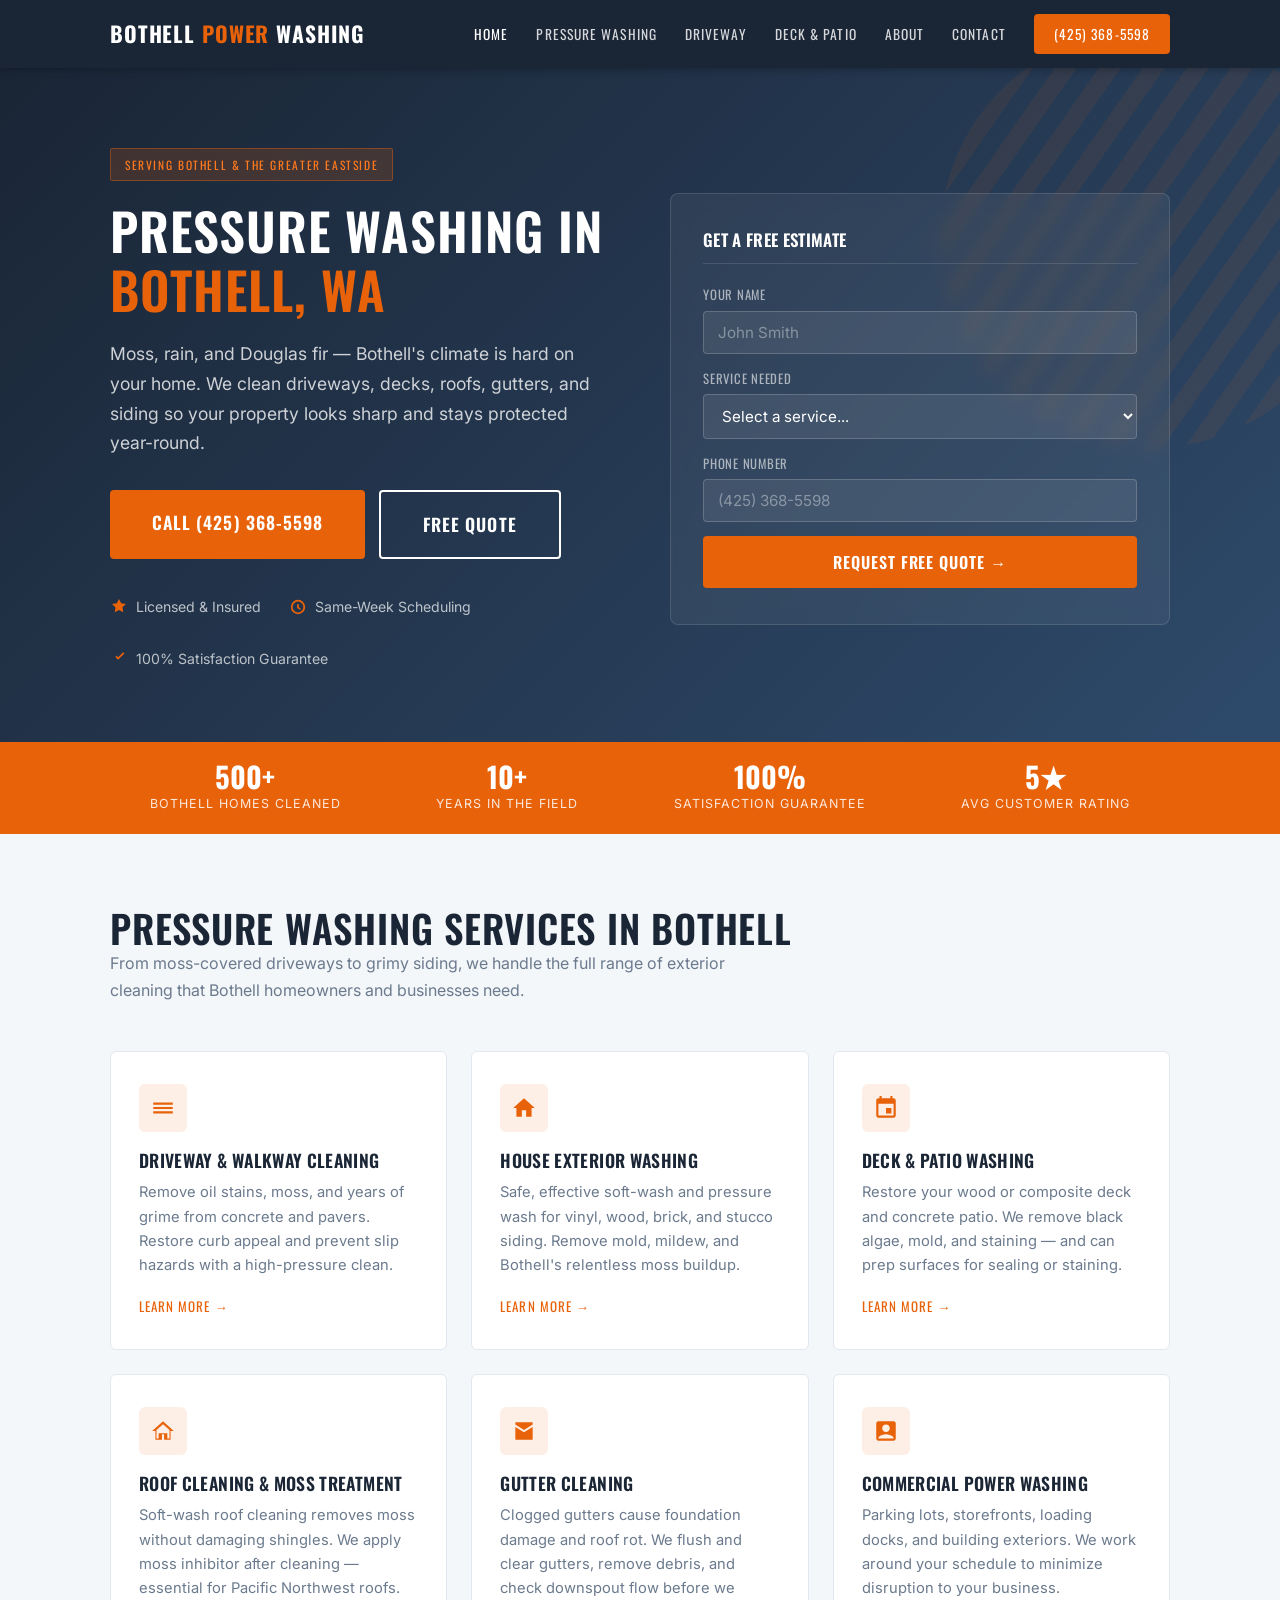
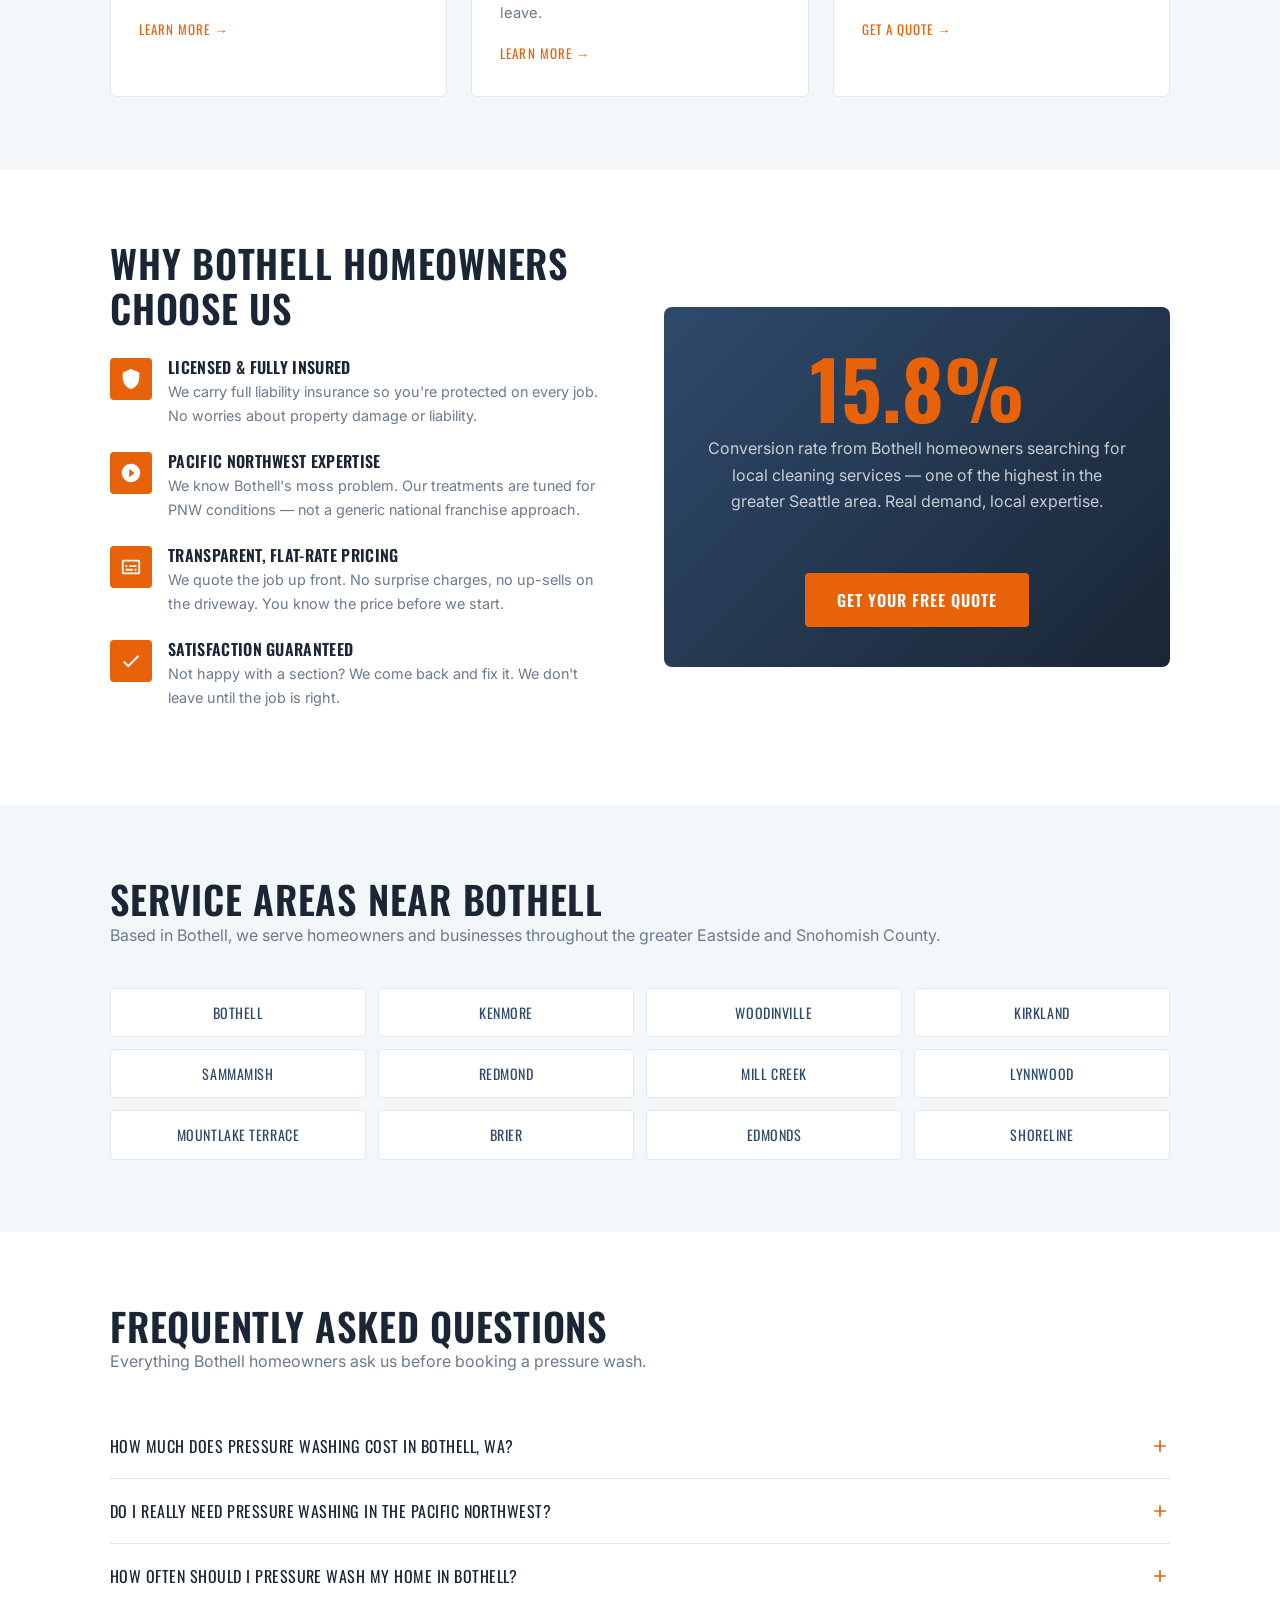
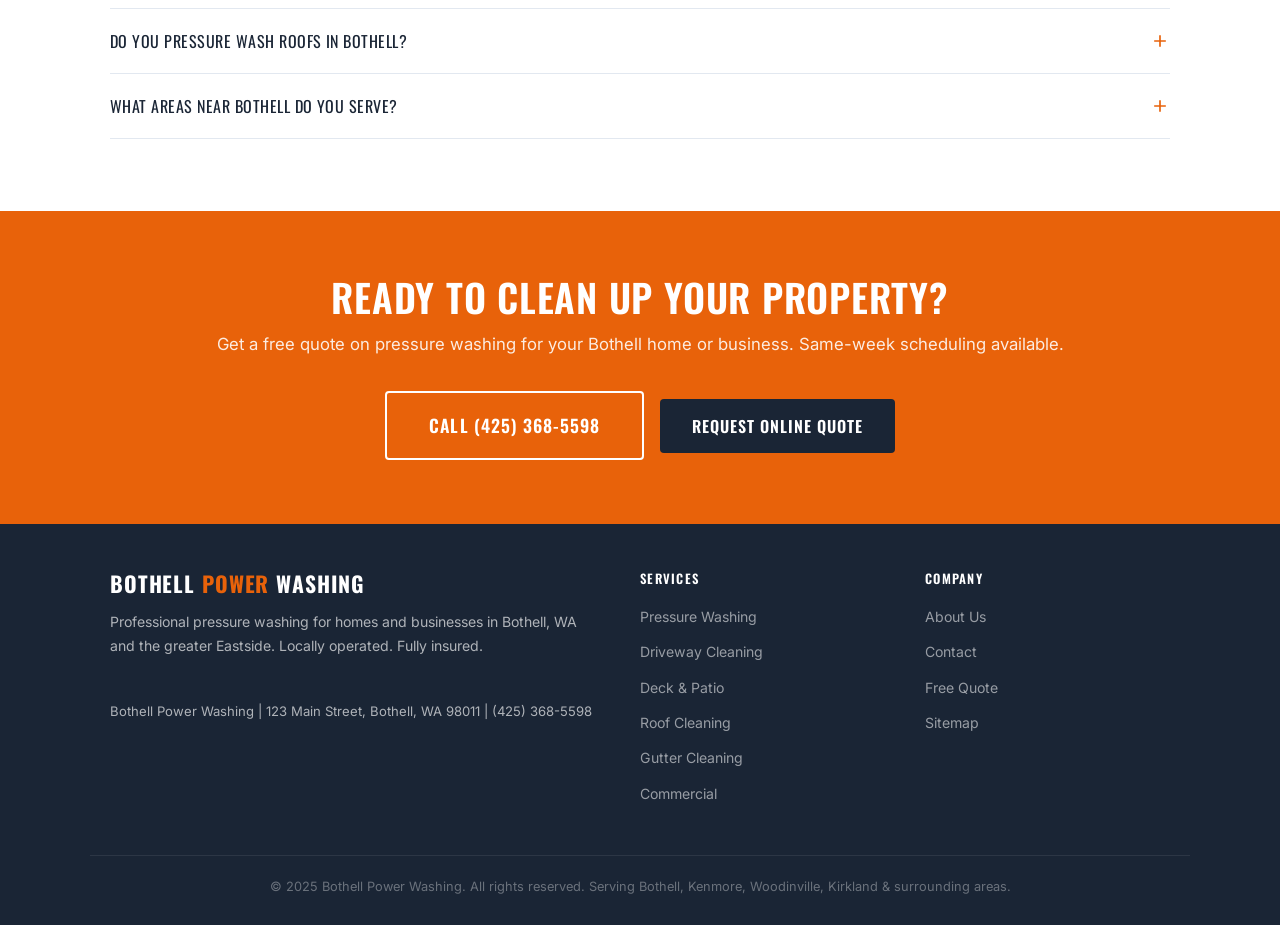
==== commit af1de4c9: "Add files via upload" ====
--- a/index.html
+++ b/index.html
@@ -4,7 +4,7 @@
   <meta charset="UTF-8">
   <meta name="viewport" content="width=device-width, initial-scale=1.0">
   <title>Pressure Washing in Bothell, WA | Bothell Power Washing</title>
-  <meta name="description" content="Professional pressure washing in Bothell, WA. Driveways, decks, roofs, gutters & more. Free quotes. Call (425) XXX-XXXX — serving Bothell, Kenmore, Woodinville & the Eastside.">
+  <meta name="description" content="Professional pressure washing in Bothell, WA. Driveways, decks, roofs, gutters & more. Free quotes. Call (425) 368-5598 — serving Bothell, Kenmore, Woodinville & the Eastside.">
   <link rel="canonical" href="https://www.bothellpowerwashing.com/">
   <link rel="preconnect" href="https://fonts.googleapis.com">
   <link href="https://fonts.googleapis.com/css2?family=Oswald:wght@400;600;700&family=Inter:wght@400;500;600&display=swap" rel="stylesheet">
@@ -16,7 +16,7 @@
     "name": "Bothell Power Washing",
     "description": "Professional pressure washing services in Bothell, WA and surrounding areas including Kenmore, Woodinville, Kirkland, and Sammamish.",
     "url": "https://www.bothellpowerwashing.com",
-    "telephone": "(425) XXX-XXXX",
+    "telephone": "(425) 368-5598",
     "address": {
       "@type": "PostalAddress",
       "streetAddress": "123 Main Street",
@@ -107,7 +107,7 @@
       <a href="deck-washing.html">Deck & Patio</a>
       <a href="about.html">About</a>
       <a href="contact.html">Contact</a>
-      <a href="tel:4250000000" class="nav-phone">(425) XXX-XXXX</a>
+      <a href="tel:4253685598" class="nav-phone">(425) 368-5598</a>
     </nav>
   </div>
 </header>
@@ -119,7 +119,7 @@
       <h1>Pressure Washing in <span>Bothell, WA</span></h1>
       <p class="hero-sub">Moss, rain, and Douglas fir — Bothell's climate is hard on your home. We clean driveways, decks, roofs, gutters, and siding so your property looks sharp and stays protected year-round.</p>
       <div class="hero-ctas">
-        <a href="tel:4250000000" class="btn btn-primary btn-lg">Call (425) XXX-XXXX</a>
+        <a href="tel:4253685598" class="btn btn-primary btn-lg">Call (425) 368-5598</a>
         <a href="contact.html" class="btn btn-outline btn-lg">Free Quote</a>
       </div>
       <div class="hero-trust">
@@ -155,7 +155,7 @@
             <option>Commercial Property</option>
           </select>
           <label for="phone">Phone Number</label>
-          <input type="tel" id="phone" placeholder="(425) XXX-XXXX">
+          <input type="tel" id="phone" placeholder="(425) 368-5598">
           <button type="submit" class="btn btn-primary" style="width:100%">Request Free Quote →</button>
         </form>
       </div>
@@ -351,7 +351,7 @@
   <div class="container">
     <h2>Ready to Clean Up Your Property?</h2>
     <p>Get a free quote on pressure washing for your Bothell home or business. Same-week scheduling available.</p>
-    <a href="tel:4250000000" class="btn btn-outline btn-lg">Call (425) XXX-XXXX</a>
+    <a href="tel:4253685598" class="btn btn-outline btn-lg">Call (425) 368-5598</a>
     &nbsp;&nbsp;
     <a href="contact.html" class="btn" style="background:var(--navy); color:white;">Request Online Quote</a>
   </div>
@@ -363,7 +363,7 @@
       <div class="logo">Bothell <span>Power</span> Washing</div>
       <p>Professional pressure washing for homes and businesses in Bothell, WA and the greater Eastside. Locally operated. Fully insured.</p>
       <br>
-      <p style="font-size:0.82rem;">Bothell Power Washing | 123 Main Street, Bothell, WA 98011 | (425) XXX-XXXX</p>
+      <p style="font-size:0.82rem;">Bothell Power Washing | 123 Main Street, Bothell, WA 98011 | (425) 368-5598</p>
     </div>
     <div class="footer-col">
       <h4>Services</h4>
